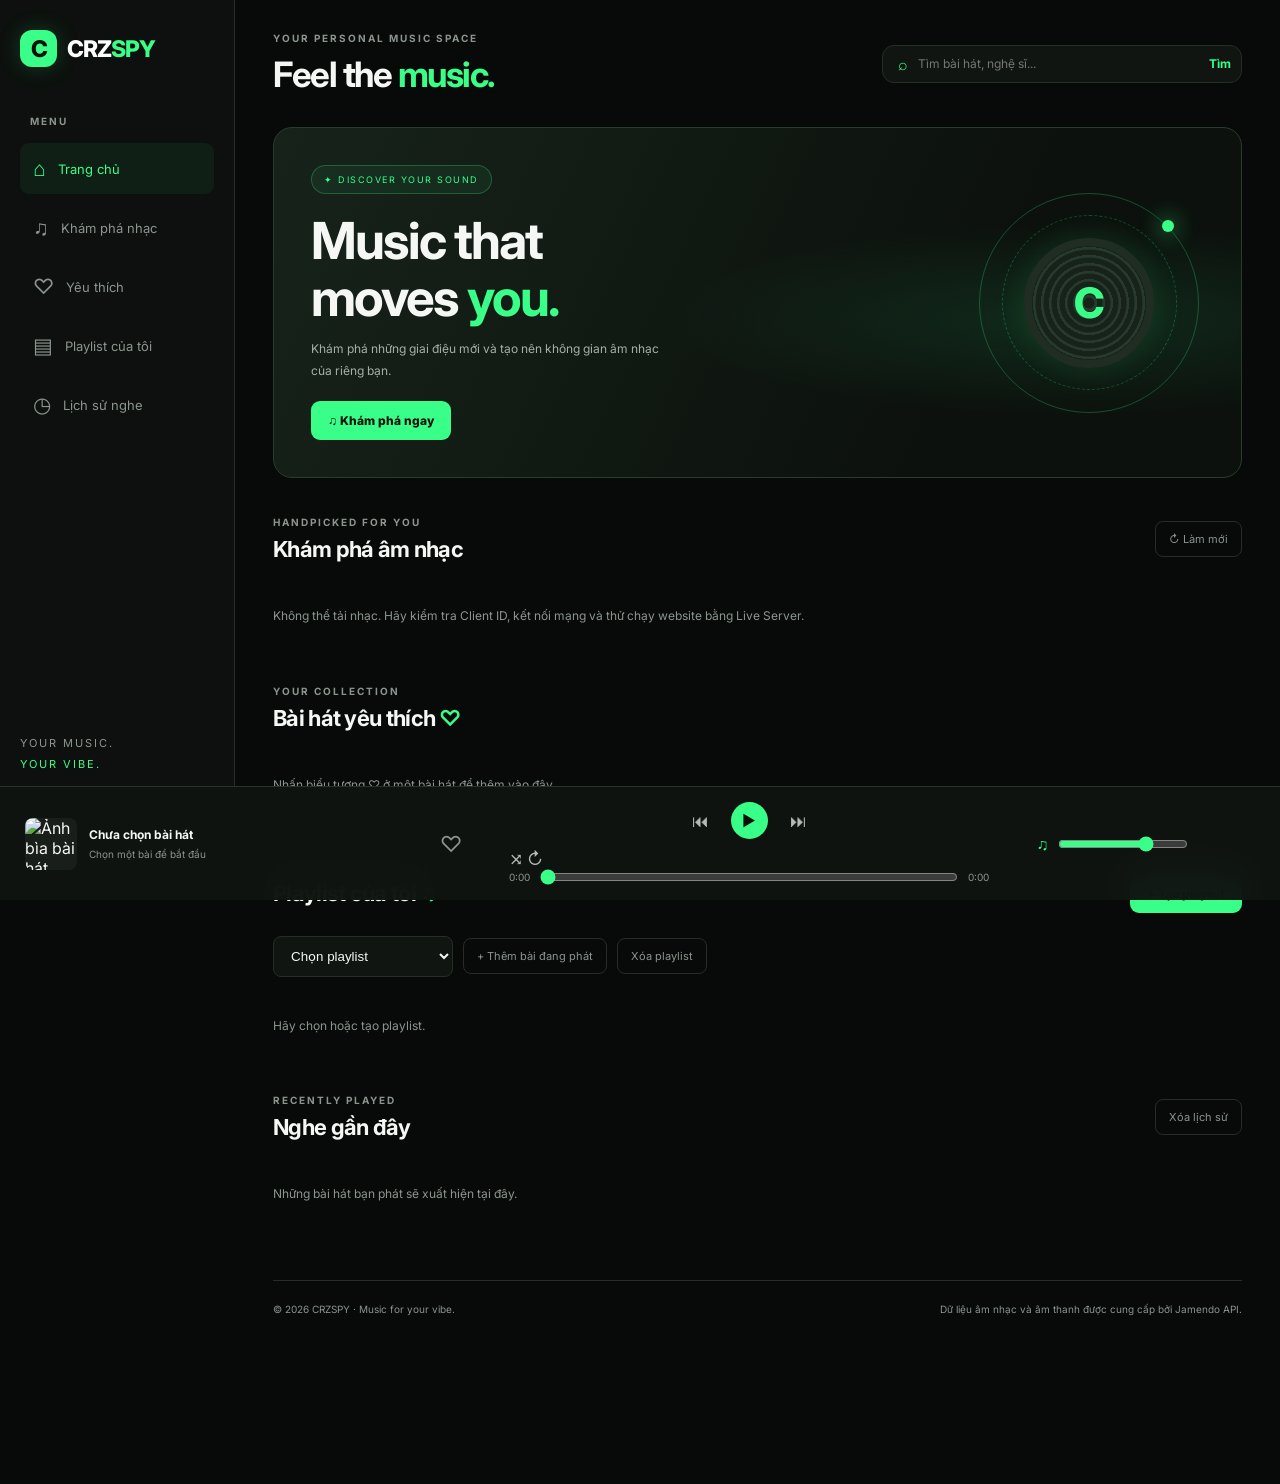
==== index.html @ ef854aca "up file main" ====
<!DOCTYPE html>
<html lang="vi">
<head>
    <meta charset="UTF-8">
    <meta name="viewport" content="width=device-width, initial-scale=1.0">
    <title>CRZSPY</title>
    <link rel="stylesheet" href="style.css">
    <link rel="preconnect" href="https://fonts.googleapis.com">
    <link href="https://fonts.googleapis.com/css2?family=Inter:wght@400;500;600;700;800&display=swap" rel="stylesheet">
</head>
<body>
    <!-- sidebar -->
    <aside class="sidebar">
        <a class="logo" href="#">
            <span class="logo-icon">C</span>
            <span>CRZ<span class="green">SPY</span></span>
        </a>

        <p class="menu-label">MENU</p>
        <nav>
            <a href="#home" class="nav-link active">
                <span>⌂</span> Trang chủ
            </a>
            <a href="#library" class="nav-link">
                <span>♫</span> Khám phá nhạc
            </a>
            <a href="#favorites" class="nav-link">
                <span>♡</span> Yêu thích
            </a>
            <a href="#playlists" class="nav-link">
                <span>▤</span> Playlist của tôi
            </a>
            <a href="#history" class="nav-link">
                <span>◷</span> Lịch sử nghe
            </a>
        </nav>

        <div class="sidebar-bottom">
            <p>YOUR MUSIC.</p>
            <p class="green">YOUR VIBE.</p>
        </div>
    </aside>

    <!-- main -->
    <main class="main-content" id="home">
        <!-- topbar -->
        <header class="topbar">
            <div>
                <p class="eyebrow">YOUR PERSONAL MUSIC SPACE</p>
                <h1>Feel the <span class="green">music.</span></h1>
            </div>

            <label class="search-box">
                <span>⌕</span>
                <input id="searchInput"
                       type="search"
                       placeholder="Tìm bài hát, nghệ sĩ..."
                       aria-label="Tìm bài hát hoặc nghệ sĩ">
                <button id="searchButton" type="button">Tìm</button>
            </label>
        </header>

        <!-- hero -->
        <section class="hero">
            <div class="hero-content">
                <span class="pill">✦ DISCOVER YOUR SOUND</span>
                <h2>Music that<br>moves <span class="green">you.</span></h2>
                <p>Khám phá những giai điệu mới và tạo nên không gian âm nhạc của riêng bạn.</p>
                <button id="exploreButton" class="primary-button">
                    ♫ Khám phá ngay
                </button>
            </div>
            <div class="hero-art" aria-hidden="true">
                <div class="art-ring ring-one"></div>
                <div class="art-ring ring-two"></div>
                <div class="art-disc">C</div>
                <div class="art-dot"></div>
            </div>
        </section>

        <section class="music-section" id="library">
            <div class="section-heading">
                <div>
                    <p class="eyebrow">HANDPICKED FOR YOU</p>
                    <h2>Khám phá âm nhạc</h2>
                </div>
                <button id="refreshButton" class="outline-button">
                    ↻ Làm mới
                </button>
            </div>

            <p id="statusMessage" class="status-message" role="status">
                Đang tải danh sách bài hát...
            </p>

            <div id="musicGrid" class="music-grid"></div>
        </section>

        <section class="music-section favorites-section" id="favorites">
            <div class="section-heading">
                <div>
                    <p class="eyebrow">YOUR COLLECTION</p>
                    <h2>Bài hát yêu thích <span class="green">♡</span></h2>
                </div>
            </div>
            <div id="favoritesGrid" class="music-grid"></div>
            <p id="favoritesEmpty" class="empty-message">
                Nhấn biểu tượng ♡ ở một bài hát để thêm vào đây.
            </p>
        </section>

        <section class="music-section" id="playlists">
            <div class="section-heading">
                <div>
                    <p class="eyebrow">YOUR PERSONAL COLLECTION</p>
                    <h2>Playlist của tôi <span class="green">♫</span></h2>
                </div>
                <button id="createPlaylistButton" class="primary-button">
                    + Tạo playlist
                </button>
            </div>

            <div class="playlist-toolbar">
                <select id="playlistSelect" aria-label="Chọn playlist">
                    <option value="">Chọn playlist</option>
                </select>
                <button id="addToPlaylistButton" class="outline-button">
                    + Thêm bài đang phát
                </button>
                <button id="deletePlaylistButton" class="outline-button">
                    Xóa playlist
                </button>
            </div>

            <p id="playlistMessage" class="status-message" role="status"></p>
            <div id="playlistTracks" class="music-grid"></div>
        </section>

        <section class="music-section" id="history">
            <div class="section-heading">
                <div>
                    <p class="eyebrow">RECENTLY PLAYED</p>
                    <h2>Nghe gần đây</h2>
                </div>
                <button id="clearHistoryButton" class="outline-button">
                    Xóa lịch sử
                </button>
            </div>

            <div id="historyTracks" class="music-grid"></div>
            <p id="historyEmpty" class="empty-message">
                Những bài hát bạn phát sẽ xuất hiện tại đây.
            </p>
        </section>

        <footer>
            <p>© 2026 CRZSPY · Music for your vibe.</p>
            <p>Dữ liệu âm nhạc và âm thanh được cung cấp bởi Jamendo API.</p>
        </footer>
    </main>

    <section class="player" aria-label="Trình phát nhạc">
        <div class="now-playing">
            <img id="playerCover"
                 src="https://placehold.co/100x100/111111/39ff88?text=C"
                 alt="Ảnh bìa bài hát">
            <div class="track-info">
                <h3 id="playerTitle">Chưa chọn bài hát</h3>
                <p id="playerArtist">Chọn một bài để bắt đầu</p>
            </div>
            <button id="playerFavorite" class="icon-button" aria-label="Thêm bài hát vào yêu thích">♡</button>
        </div>

        <div class="player-center">
            <div class="player-controls">
                <button id="previousButton" class="control-button" aria-label="Bài trước">⏮</button>
                <button id="playButton" class="play-button" aria-label="Phát nhạc">▶</button>
                <button id="nextButton" class="control-button" aria-label="Bài tiếp theo">⏭</button>
            </div>

            <button id="shuffleButton"
                class="control-button"
                aria-label="Bật phát ngẫu nhiên"
                title="Phát ngẫu nhiên">⤨</button>

            <button id="repeatButton"
                class="control-button"
                aria-label="Chế độ lặp: tắt"
                title="Lặp: tắt">↻</button>

            <div class="progress-row">
                <span id="currentTime">0:00</span>
                <input id="progressBar" type="range" min="0" max="100" value="0" aria-label="Tiến độ bài hát">
                <span id="duration">0:00</span>
            </div>
        </div>

        <div class="volume-control">
            <span>♫</span>
            <input id="volumeBar" type="range" min="0" max="1" step="0.01" value="0.7" aria-label="Âm lượng">
        </div>
    </section>

    <audio id="audioPlayer" preload="metadata"></audio>
    
    <script src="app.js"></script>
    <script src="upgrade.js"></script>
</body>
</html>
---- style.css ----
/* body */
:root {
    --background: #080a09;
    --panel: #111512;
    --panel-light: #181e19;
    --green: #39ff88;
    --text: #f5f7f5;
    --muted: #8b958e;
    --border: #252d27;
}

* {
    margin: 0;
    padding: 0;
    box-sizing: border-box;
}

html {
    scroll-behavior: smooth;
    scroll-padding-top: 30px;
}

body {
    font-family: "Inter", sans-serif;
    background: var(--background);
    color: var(--text);
    min-height: 100vh;
    padding-bottom: 115px;
}

/* dung chung cho cac nut */
button, input {
    font: inherit;
}

button {
    cursor: pointer;
}

button:focus-visible,
a:focus-visible,
input:focus-visible {
    outline: 2px solid var(--green);
    outline-offset: 3px;
}

/* mau logo */
.green {
    color: var(--green);
}

/* sidebar */
.sidebar {
    width: 235px;
    position: fixed;
    inset: 0 auto 100px 0;
    padding: 30px 20px;
    background: #0d100e;
    border-right: 1px solid var(--border);
    z-index: 5;
}

.logo {
    display: flex;
    align-items: center;
    gap: 10px;
    color: white;
    text-decoration: none;
    font-size: 23px;
    font-weight: 800;
    letter-spacing: -1px;
}

.logo-icon {
    display: grid;
    place-items: center;
    width: 37px;
    height: 37px;
    border-radius: 12px;
    background: var(--green);
    color: #071009;
    box-shadow: 0 0 22px #39ff8830;
}

/* menu */
.menu-label,
.eyebrow {
    color: var(--muted);
    font-size: 10px;
    letter-spacing: 2px;
    font-weight: 700;
}

.menu-label {
    margin: 48px 0 16px 10px;
}

.sidebar nav {
    display: grid;
    gap: 8px;
}

.nav-link {
    padding: 13px;
    border-radius: 9px;
    text-decoration: none;
    color: var(--muted);
    font-size: 13px;
    display: flex;
    gap: 12px;
    align-items: center;
    transition: 0.2s;
}

.nav-link span {
    font-size: 21px;
}

.nav-link:hover,
.nav-link.active {
    color: var(--green);
    background: #39ff8810;
}

.sidebar-bottom {
    position: absolute;
    bottom: 25px;
    font-size: 11px;
    line-height: 1.9;
    letter-spacing: 2px;
    color: var(--muted);
}

/* main */
.main-content {
    margin-left: 235px;
    padding: 32px 38px;
    max-width: 1700px;
}

/* topbar */
.topbar {
    display: flex;
    align-items: center;
    justify-content: space-between;
    gap: 25px;
    margin-bottom: 32px;
}

h1 {
    margin-top: 9px;
    font-size: clamp(25px, 3vw, 35px);
    letter-spacing: -1.5px;
}

.search-box {
    display: flex;
    align-items: center;
    gap: 10px;
    width: min(360px, 48%);
    padding: 8px 10px 8px 15px;
    border: 1px solid var(--border);
    background: var(--panel);
    border-radius: 12px;
    color: var(--green);
}

.search-box input {
    width: 100%;
    min-width: 0;
    color: white;
    background: transparent;
    border: none;
    outline: none;
    font-size: 12px;
}

.search-box button {
    color: var(--green);
    border: 0;
    background: transparent;
    font-size: 12px;
    font-weight: 700;
}

/* hero */
.hero {
    position: relative;
    overflow: hidden;
    min-height: 290px;
    padding: 37px;
    border: 1px solid #283d2e;
    border-radius: 19px;
    background:
        radial-gradient(ellipse at 82% 55%, #1b633a50, transparent 35%),
        linear-gradient(115deg, #17231a, #0c110d 70%);
    display: flex;
    justify-content: space-between;
    align-items: center;
}

.hero-content {
    position: relative;
    z-index: 2;
    max-width: 420px;
}

.pill {
    display: inline-block;
    color: var(--green);
    font-size: 9px;
    letter-spacing: 1.5px;
    border: 1px solid #39ff8840;
    background: #39ff8810;
    border-radius: 20px;
    padding: 8px 12px;
}

.hero h2 {
    font-size: clamp(34px, 4vw, 51px);
    line-height: 1.12;
    letter-spacing: -2px;
    margin: 18px 0 12px;
}

.hero p {
    max-width: 360px;
    color: #a4b0a7;
    line-height: 1.8;
    font-size: 12px;
}

.primary-button {
    margin-top: 20px;
    padding: 12px 17px;
    border: 0;
    border-radius: 9px;
    background: var(--green);
    color: #071009;
    font-size: 12px;
    font-weight: 800;
    transition: 0.2s;
}

.primary-button:hover {
    box-shadow: 0 0 25px #39ff8840;
    transform: translateY(-2px);
}

.hero-art {
    position: relative;
    width: 230px;
    height: 230px;
    flex-shrink: 0;
    display: grid;
    place-items: center;
}

.art-ring {
    position: absolute;
    border: 1px solid #39ff8840;
    border-radius: 50%;
}

.ring-one {
    width: 220px;
    height: 220px;
}

.ring-two {
    width: 175px;
    height: 175px;
    border-style: dashed;
}

.art-disc {
    display: grid;
    place-items: center;
    width: 130px;
    height: 130px;
    border: 8px solid #202d23;
    border-radius: 50%;
    background: repeating-radial-gradient(circle, #17231a 0 5px, #263b2b 6px 8px);
    color: var(--green);
    font-size: 42px;
    font-weight: 800;
    box-shadow: 0 0 35px #39ff8820;
}

.art-dot {
    position: absolute;
    top: 32px;
    right: 30px;
    width: 12px;
    height: 12px;
    background: var(--green);
    border-radius: 50%;
    box-shadow: 0 0 22px var(--green);
}

.music-section {
    margin-top: 38px;
}

.section-heading {
    display: flex;
    align-items: center;
    justify-content: space-between;
    gap: 15px;
    margin-bottom: 23px;
}

.section-heading h2 {
    margin-top: 8px;
    font-size: 22px;
    letter-spacing: -0.7px;
}

.outline-button {
    background: transparent;
    border: 1px solid var(--border);
    border-radius: 8px;
    padding: 10px 13px;
    color: var(--muted);
    font-size: 11px;
}

.outline-button:hover {
    color: var(--green);
    border-color: var(--green);
}

.music-grid {
    display: grid;
    grid-template-columns: repeat(4, minmax(0, 1fr));
    gap: 17px;
}

.music-card {
    min-width: 0;
    padding: 11px;
    background: var(--panel);
    border: 1px solid transparent;
    border-radius: 12px;
    transition: 0.2s;
}

.music-card:hover {
    transform: translateY(-3px);
    border-color: #304536;
    background: var(--panel-light);
}

.cover-wrap {
    position: relative;
    aspect-ratio: 1;
    overflow: hidden;
    border-radius: 8px;
    background: #202720;
}

.cover-wrap img {
    display: block;
    width: 100%;
    height: 100%;
    object-fit: cover;
}

.card-play {
    position: absolute;
    right: 9px;
    bottom: 9px;
    width: 39px;
    height: 39px;
    border: none;
    border-radius: 50%;
    background: var(--green);
    color: #061008;
    font-size: 16px;
    opacity: 0;
    transform: translateY(5px);
    transition: 0.2s;
}

.music-card:hover .card-play,
.card-play:focus-visible {
    opacity: 1;
    transform: translateY(0);
}

.card-details {
    padding: 12px 2px 3px;
}

.card-details h3 {
    font-size: 12px;
    white-space: nowrap;
    overflow: hidden;
    text-overflow: ellipsis;
}

.card-details p {
    margin-top: 7px;
    color: var(--muted);
    font-size: 10px;
    white-space: nowrap;
    overflow: hidden;
    text-overflow: ellipsis;
}

.card-bottom {
    display: flex;
    align-items: center;
    justify-content: space-between;
    gap: 5px;
    margin-top: 12px;
}

.duration-label {
    color: var(--muted);
    font-size: 10px;
}

.icon-button {
    border: none;
    background: transparent;
    color: var(--muted);
    font-size: 22px;
}

.icon-button:hover,
.icon-button.is-favorite {
    color: var(--green);
}

.status-message,
.empty-message {
    padding: 20px 0;
    color: var(--muted);
    font-size: 12px;
    line-height: 1.8;
}

.status-message:empty,
.empty-message:empty {
    display: none;
}

footer {
    margin-top: 55px;
    padding: 22px 0;
    border-top: 1px solid var(--border);
    display: flex;
    justify-content: space-between;
    gap: 15px;
    flex-wrap: wrap;
    color: var(--muted);
    font-size: 10px;
}

.player {
    position: fixed;
    inset: auto 0 0 0;
    z-index: 10;
    min-height: 100px;
    display: grid;
    grid-template-columns: minmax(0, 1fr) minmax(220px, 1.2fr) minmax(100px, 0.5fr);
    align-items: center;
    gap: 25px;
    padding: 15px 25px;
    background: #101411f5;
    border-top: 1px solid #29352c;
    backdrop-filter: blur(18px);
}

.now-playing {
    display: flex;
    align-items: center;
    gap: 12px;
    min-width: 0;
}

.now-playing img {
    width: 52px;
    height: 52px;
    object-fit: cover;
    border-radius: 8px;
    background: var(--panel-light);
}

.track-info {
    min-width: 0;
}

.track-info h3,
.track-info p {
    overflow: hidden;
    text-overflow: ellipsis;
    white-space: nowrap;
}

.track-info h3 {
    font-size: 12px;
}

.track-info p {
    margin-top: 6px;
    font-size: 10px;
    color: var(--muted);
}

.now-playing .icon-button {
    margin-left: auto;
    flex-shrink: 0;
}

.player-center {
    width: 100%;
    max-width: 480px;
    justify-self: center;
}

.player-controls {
    display: flex;
    align-items: center;
    justify-content: center;
    gap: 22px;
    margin-bottom: 10px;
}

.control-button {
    border: none;
    background: transparent;
    color: #b3bdb5;
    font-size: 17px;
}

.control-button:hover {
    color: var(--green);
}

.play-button {
    width: 37px;
    height: 37px;
    border: none;
    border-radius: 50%;
    background: var(--green);
    color: #071009;
    font-size: 15px;
}

.progress-row {
    display: flex;
    align-items: center;
    gap: 10px;
    color: var(--muted);
    font-size: 10px;
}

.progress-row input,
.volume-control input {
    width: 100%;
    accent-color: var(--green);
    cursor: pointer;
}

.volume-control {
    display: flex;
    align-items: center;
    gap: 10px;
    color: var(--green);
}

.volume-control input {
    max-width: 130px;
}


/* Playlist controls */
.playlist-toolbar {
    display: flex;
    align-items: center;
    gap: 10px;
    flex-wrap: wrap;
    margin-bottom: 18px;
}

.playlist-toolbar select {
    min-width: 180px;
    max-width: 100%;
    padding: 11px 13px;
    border: 1px solid var(--border);
    border-radius: 8px;
    background: var(--panel);
    color: var(--text);
}

.playlist-toolbar option {
    background: var(--panel);
    color: var(--text);
}

.playlist-toolbar .primary-button {
    margin-top: 0;
}

.control-button.is-active {
    color: var(--green);
    text-shadow: 0 0 12px #39ff8870;
}

.playlist-toolbar button:disabled {
    opacity: 0.4;
    cursor: not-allowed;
}

#playlistMessage {
    padding-top: 0;
}

/* RESPONSIVE */
@media (max-width: 760px) {
    .playlist-toolbar {
        align-items: stretch;
    }

    .playlist-toolbar select,
    .playlist-toolbar button {
        flex: 1 1 100%;
    }

    .player-controls {
        gap: 14px;
    }
}

@media (min-width: 1500px) {
    .music-grid {
        grid-template-columns: repeat(5, minmax(0, 1fr));
    }
}

@media (max-width: 1100px) {
    .sidebar {
        width: 190px;
    }

    .main-content {
        margin-left: 190px;
        padding: 28px 24px;
    }

    .music-grid {
        grid-template-columns: repeat(3, minmax(0, 1fr));
    }

    .hero-art {
        transform: scale(0.8);
        margin: -20px;
    }

    .player {
        gap: 15px;
        padding-inline: 15px;
    }
}

@media (max-width: 760px) {
    body {
        padding-bottom: 155px;
    }

    .sidebar {
        position: static;
        width: 100%;
        height: auto;
        padding: 14px 18px;
        border-right: 0;
        border-bottom: 1px solid var(--border);
        display: flex;
        align-items: center;
        justify-content: space-between;
        gap: 10px;
    }

    .logo {
        font-size: 19px;
    }

    .logo-icon {
        width: 32px;
        height: 32px;
    }

    .menu-label,
    .sidebar-bottom {
        display: none;
    }

    .sidebar nav {
        display: flex;
        gap: 3px;
    }

    .nav-link {
        padding: 8px;
        font-size: 0;
    }

    .nav-link span {
        font-size: 20px;
    }

    .main-content {
        margin-left: 0;
        padding: 24px 17px;
    }

    .topbar {
        align-items: stretch;
        flex-direction: column;
        gap: 17px;
    }

    .search-box {
        width: 100%;
    }

    .hero {
        min-height: 250px;
        padding: 25px;
    }

    .hero-art {
        position: absolute;
        right: -75px;
        opacity: 0.45;
        transform: scale(0.75);
    }

    .hero-content {
        max-width: 100%;
    }

    .hero h2 {
        font-size: 38px;
    }

    .music-grid {
        grid-template-columns: repeat(2, minmax(0, 1fr));
        gap: 12px;
    }

    .player {
        min-height: 145px;
        grid-template-columns: minmax(0, 1fr) auto;
        gap: 10px;
        padding: 12px 15px;
    }

    .now-playing {
        grid-column: 1 / -1;
    }

    .now-playing img {
        width: 42px;
        height: 42px;
    }

    .player-center {
        grid-column: 1 / -1;
        grid-row: 2;
        max-width: none;
    }

    .player-controls {
        position: absolute;
        top: 17px;
        right: 18px;
        gap: 13px;
    }

    .progress-row {
        gap: 8px;
    }

    .volume-control {
        display: none;
    }

    .card-play {
        opacity: 1;
        transform: none;
        width: 34px;
        height: 34px;
    }

    footer {
        flex-direction: column;
    }
}

@media (max-width: 380px) {
    .logo {
        font-size: 16px;
    }

    .nav-link {
        padding: 6px;
    }

    .main-content {
        padding-inline: 12px;
    }

    .music-card {
        padding: 8px;
    }

    .hero {
        padding: 20px;
    }

    .hero h2 {
        font-size: 32px;
    }
}
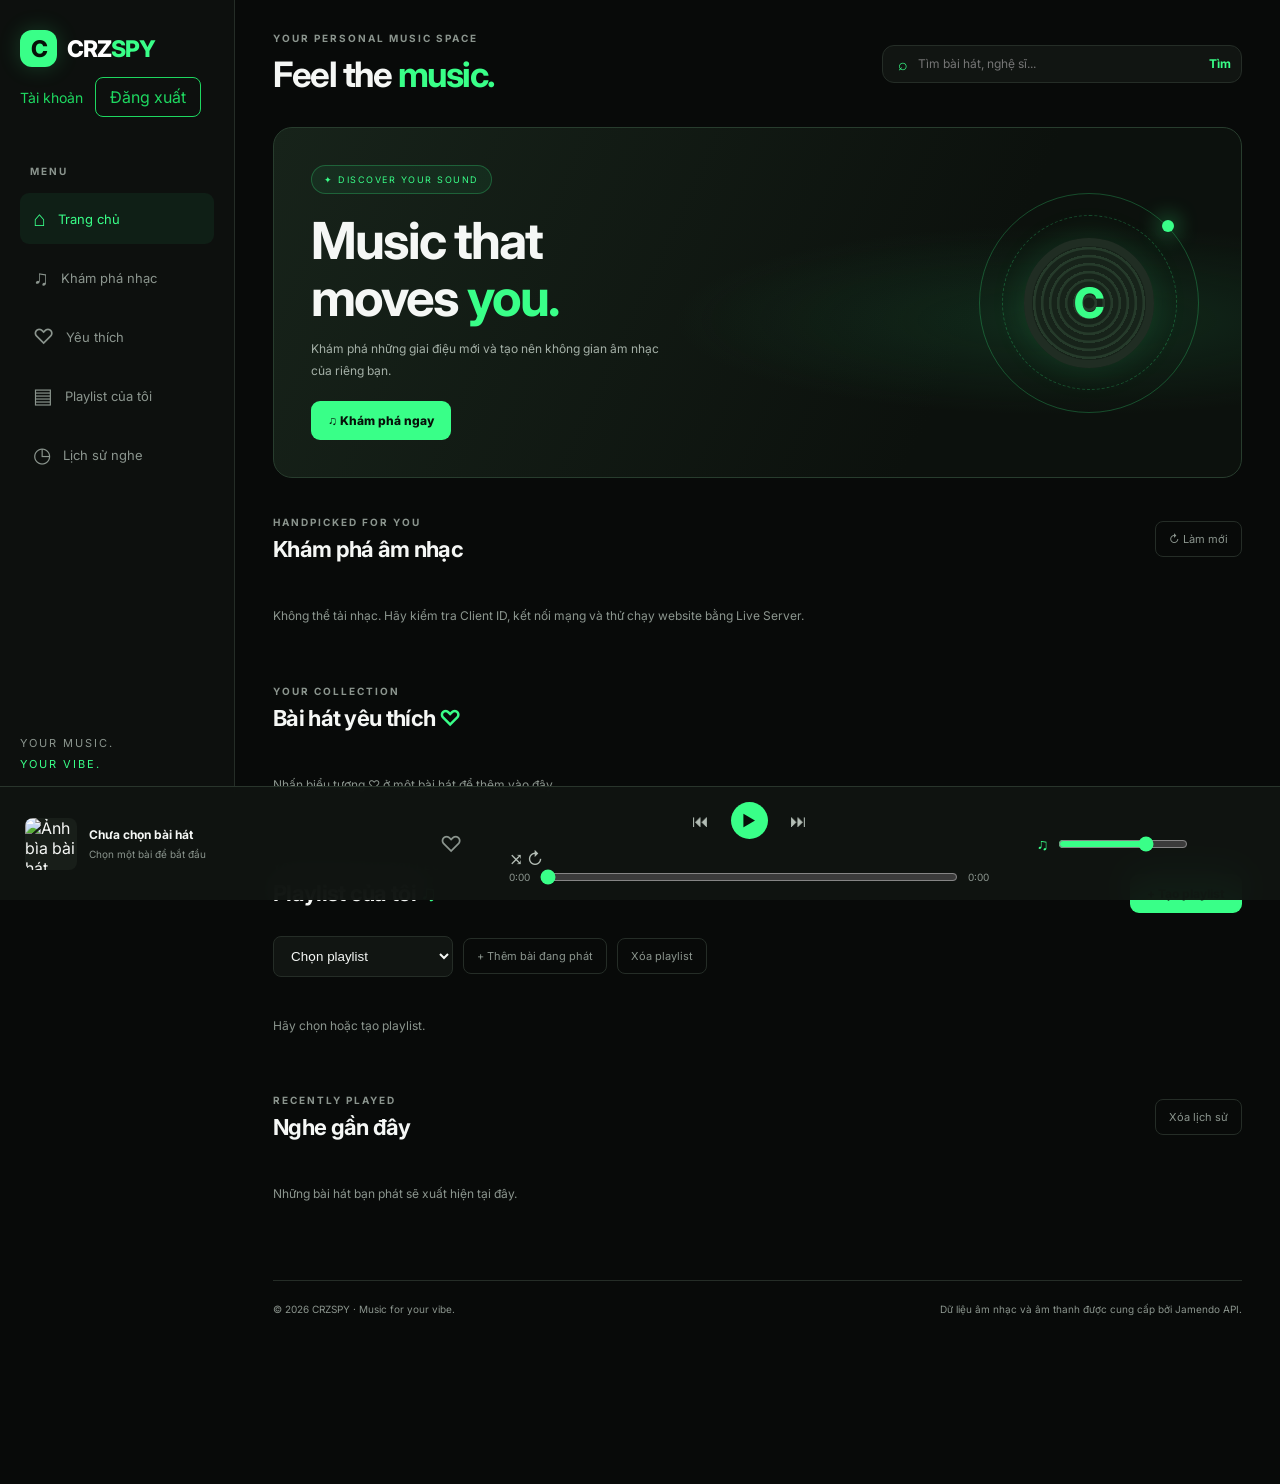
==== commit db2aab33: "dang nhap dang ki" ====
--- a/index.html
+++ b/index.html
@@ -16,6 +16,13 @@
             <span>CRZ<span class="green">SPY</span></span>
         </a>
 
+        <div class="account-menu">
+            <span id="accountName">Tài khoản</span>
+            <button id="logoutButton" type="button">
+                Đăng xuất
+            </button>
+        </div>
+
         <p class="menu-label">MENU</p>
         <nav>
             <a href="#home" class="nav-link active">
@@ -159,6 +166,7 @@
         </footer>
     </main>
 
+    <!-- thanh phat nhac -->
     <section class="player" aria-label="Trình phát nhạc">
         <div class="now-playing">
             <img id="playerCover"
@@ -203,6 +211,7 @@
 
     <audio id="audioPlayer" preload="metadata"></audio>
     
+    <script src="sign.js"></script>
     <script src="app.js"></script>
     <script src="upgrade.js"></script>
 </body>
--- a/style.css
+++ b/style.css
@@ -120,6 +120,32 @@
 .nav-link.active {
     color: var(--green);
     background: #39ff8810;
+}
+
+.account-menu {
+    display: flex;
+    align-items: center;
+    gap: 12px;
+    padding-top: 10px;
+}
+
+#accountName {
+    color: #1ed760;
+    font-size: 14px;
+}
+
+#logoutButton {
+    padding: 9px 14px;
+    color: #1ed760;
+    background: transparent;
+    border: 1px solid #1ed760;
+    border-radius: 8px;
+    cursor: pointer;
+}
+
+#logoutButton:hover {
+    color: #080b09;
+    background: #1ed760;
 }
 
 .sidebar-bottom {
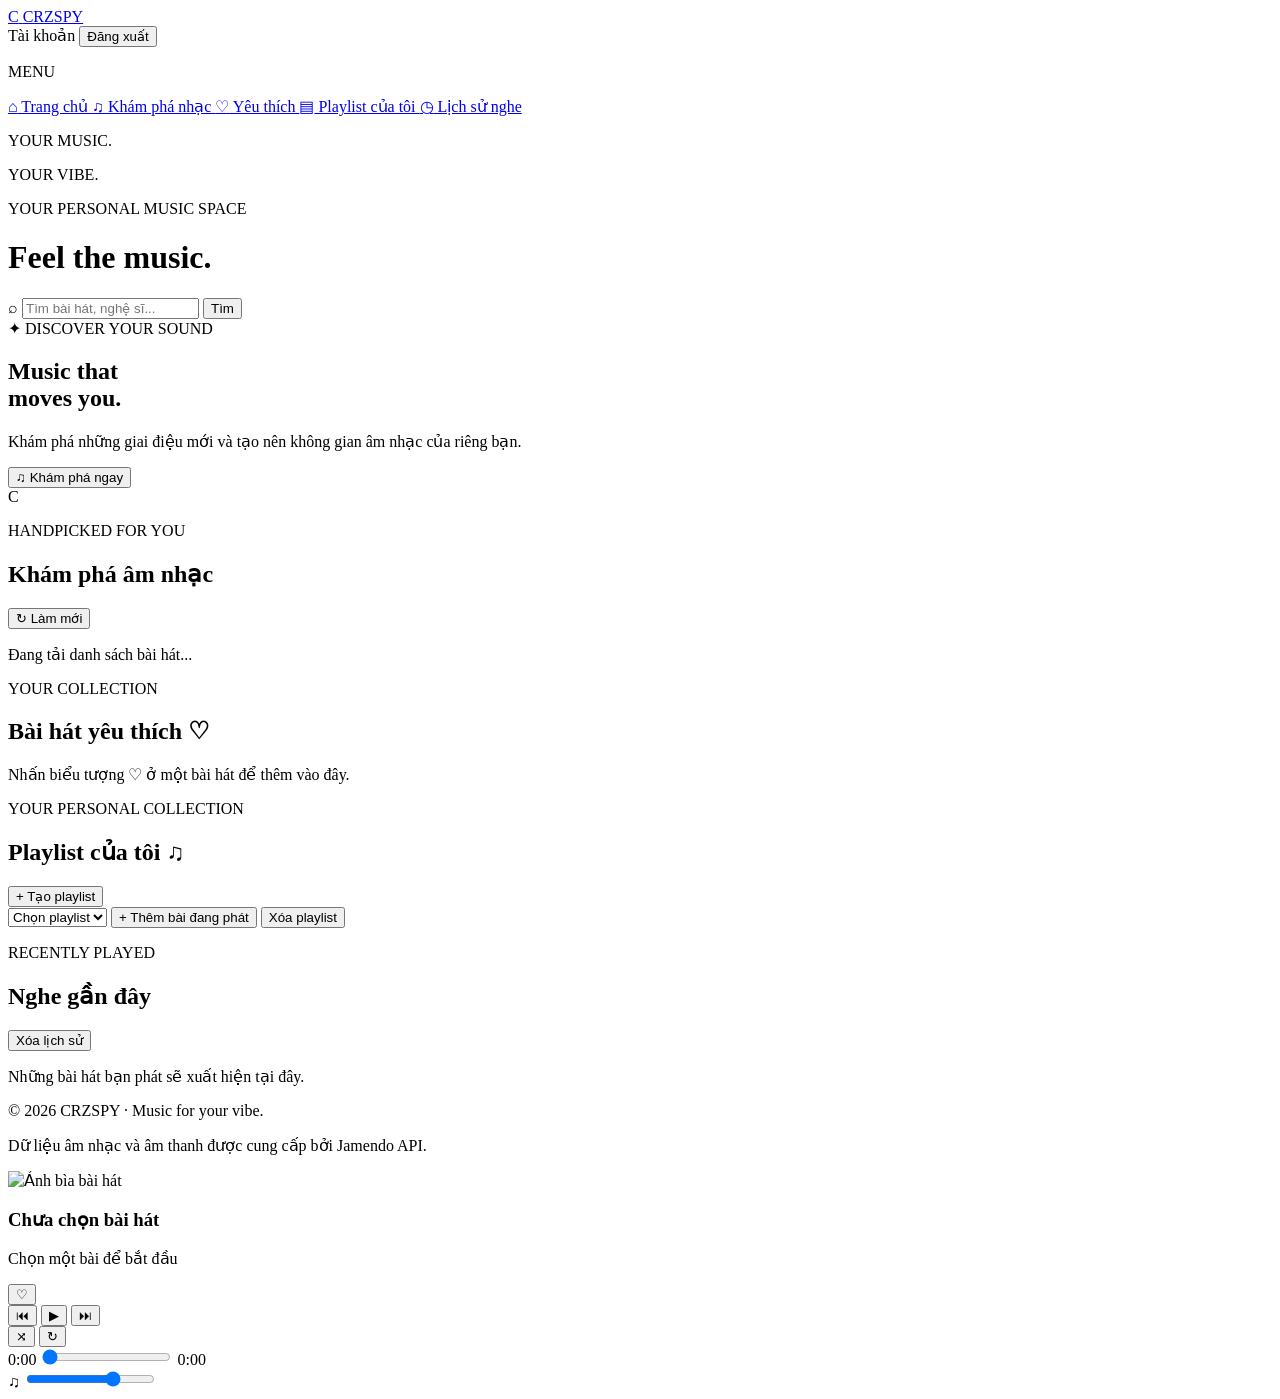
==== commit 3418d99b: "dang nhap dang ki" ====
--- a/index.html
+++ b/index.html
@@ -4,7 +4,7 @@
     <meta charset="UTF-8">
     <meta name="viewport" content="width=device-width, initial-scale=1.0">
     <title>CRZSPY</title>
-    <link rel="stylesheet" href="style.css">
+    <link rel="stylesheet" href="/spck/css/style.css">
     <link rel="preconnect" href="https://fonts.googleapis.com">
     <link href="https://fonts.googleapis.com/css2?family=Inter:wght@400;500;600;700;800&display=swap" rel="stylesheet">
 </head>
@@ -211,8 +211,8 @@
 
     <audio id="audioPlayer" preload="metadata"></audio>
     
-    <script src="sign.js"></script>
-    <script src="app.js"></script>
-    <script src="upgrade.js"></script>
+    <script src="/spck/js/sign.js"></script>
+    <script src="/spck/js/app.js"></script>
+    <script src="/spck/js/upgrade.js"></script>
 </body>
 </html>
